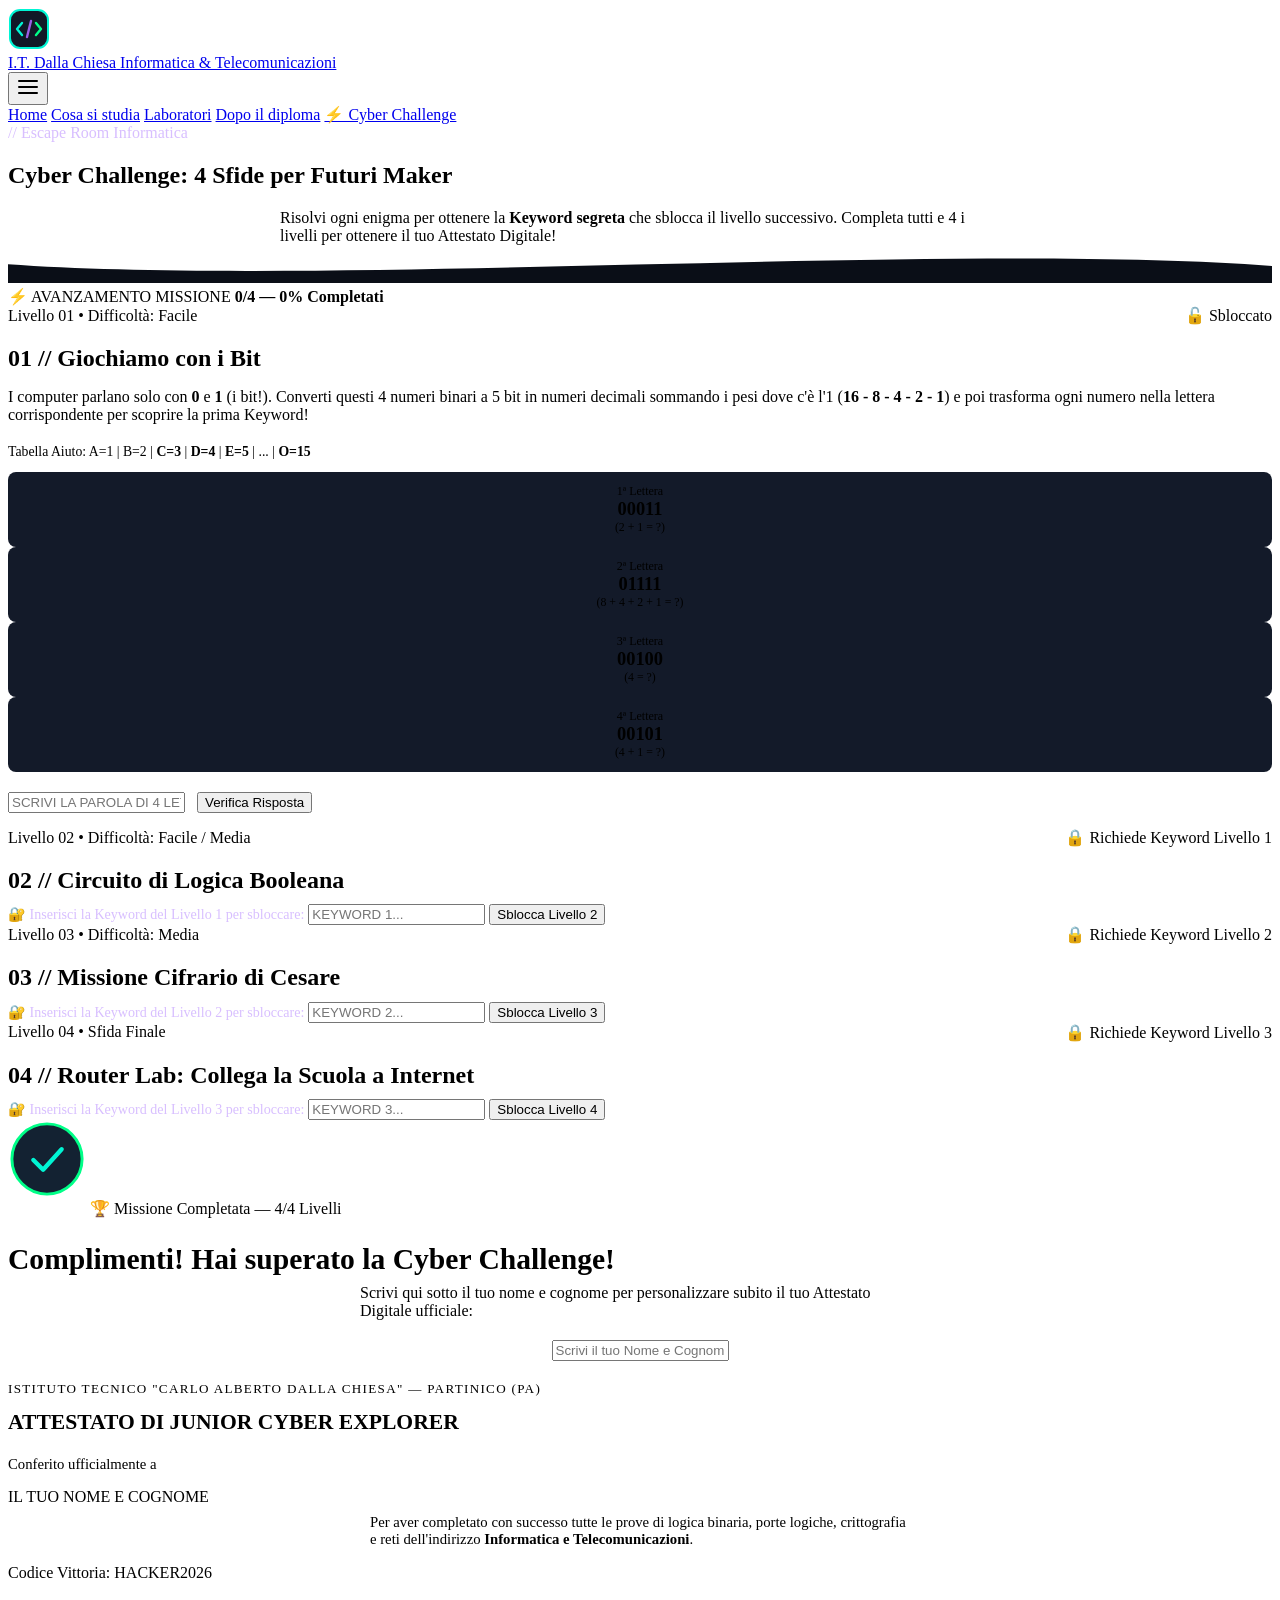
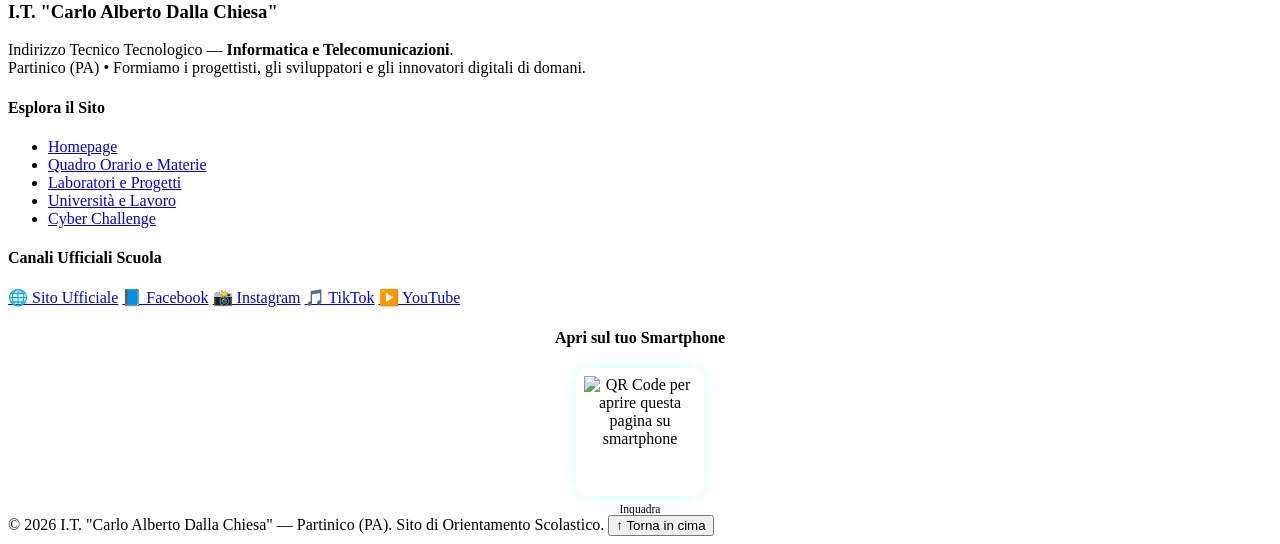
==== challenge.html @ c9282c8b "Add files via upload" ====
<!DOCTYPE html>
<html lang="it">
<head>
  <meta charset="UTF-8">
  <meta name="viewport" content="width=device-width, initial-scale=1.0">
  <title>Cyber Challenge (4 Livelli) | I.T. Dalla Chiesa - Partinico</title>
  <meta name="description" content="Mettiti alla prova con i 4 livelli della Cyber Challenge dell'IT Carlo Alberto Dalla Chiesa di Partinico: binario, porte logiche, cifrario di Cesare e reti.">
  <link rel="preconnect" href="https://fonts.googleapis.com">
  <link rel="preconnect" href="https://fonts.gstatic.com" crossorigin>
  <link href="https://fonts.googleapis.com/css2?family=JetBrains+Mono:wght@500;600;700;800&family=Plus+Jakarta+Sans:wght@400;500;600;700&display=swap" rel="stylesheet">
  <link rel="stylesheet" href="css/style.css">
</head>
<body>

  <!-- NAVBAR STICKY CONDIVISA -->
  <header class="navbar">
    <div class="container nav-container">
      <a href="index.html" class="nav-brand" aria-label="Homepage IT Dalla Chiesa Partinico">
        <svg width="42" height="42" viewBox="0 0 42 42" fill="none" xmlns="http://www.w3.org/2000/svg" aria-hidden="true">
          <rect x="2" y="2" width="38" height="38" rx="10" fill="#111927" stroke="#00f5d4" stroke-width="2"/>
          <path d="M14 15L9 21L14 27" stroke="#00f5d4" stroke-width="2.4" stroke-linecap="round" stroke-linejoin="round"/>
          <path d="M28 15L33 21L28 27" stroke="#00ff88" stroke-width="2.4" stroke-linecap="round" stroke-linejoin="round"/>
          <path d="M23 13L19 29" stroke="#9b5de5" stroke-width="2.4" stroke-linecap="round"/>
        </svg>
        <div class="nav-brand-text">
          <span class="nav-brand-title">I.T. Dalla Chiesa</span>
          <span class="nav-brand-sub">Informatica &amp; Telecomunicazioni</span>
        </div>
      </a>

      <button class="nav-toggle" id="navToggle" aria-label="Apri menu di navigazione" aria-expanded="false">
        <svg width="24" height="24" viewBox="0 0 24 24" fill="none" stroke="currentColor" stroke-width="2">
          <path d="M3 6h18M3 12h18M3 18h18" stroke-linecap="round"/>
        </svg>
      </button>

      <nav class="nav-links" id="navLinks" aria-label="Menu principale">
        <a href="index.html" class="nav-link">Home</a>
        <a href="cosa-si-studia.html" class="nav-link">Cosa si studia</a>
        <a href="laboratori.html" class="nav-link">Laboratori</a>
        <a href="dopo-il-diploma.html" class="nav-link">Dopo il diploma</a>
        <a href="challenge.html" class="nav-link nav-link-challenge active">⚡ Cyber Challenge</a>
      </nav>
    </div>
  </header>

  <main>
    <!-- BANNER INTESTAZIONE DINAMICO -->
    <section class="page-banner">
      <div class="dynamic-bg" aria-hidden="true">
        <div class="cyber-grid"></div>
        <div class="glow-orb orb-purple"></div>
        <div class="glow-orb orb-green"></div>
      </div>

      <div class="container page-banner-content">
        <span class="section-badge" style="color:#d8bfff;background:var(--neon-purple-dim);border-color:rgba(155,93,229,0.45);">// Escape Room Informatica</span>
        <h1 class="section-title">Cyber Challenge: <span class="gradient-text">4 Sfide per Futuri Maker</span></h1>
        <p class="section-subtitle" style="max-width:720px;margin:0 auto;">
          Risolvi ogni enigma per ottenere la <strong>Keyword segreta</strong> che sblocca il livello successivo. Completa tutti e 4 i livelli per ottenere il tuo Attestato Digitale!
        </p>
      </div>

      <svg class="banner-wave" viewBox="0 0 1440 44" preserveAspectRatio="none" aria-hidden="true">
        <path d="M0,22 C360,48 1080,-4 1440,24 L1440,44 L0,44 Z" fill="#0a0e17"/>
      </svg>
    </section>

    <section class="section">
      <div class="container">
        <!-- CONSOLE DI PROGRESSO -->
        <div class="progress-console">
          <div class="progress-top">
            <span style="color:var(--neon-cyan);">⚡ AVANZAMENTO MISSIONE</span>
            <strong id="challengeProgressText" style="color:var(--neon-green);">0/4 — 0% Completati</strong>
          </div>
          <div class="progress-track">
            <div class="progress-bar-fill" id="challengeProgressBar"></div>
          </div>
        </div>

        <!-- ================================================================
             LIVELLO 1 (FACILE): GIOCHIAMO CON I BIT
             ================================================================ -->
        <article class="challenge-level unlocked" id="level1Card">
          <div style="display:flex;justify-content:space-between;align-items:center;flex-wrap:wrap;gap:0.75rem;margin-bottom:1rem;">
            <span class="section-badge" style="margin-bottom:0;">Livello 01 • Difficoltà: Facile</span>
            <span class="lab-badge">🔓 Sbloccato</span>
          </div>

          <h2 style="font-size:1.5rem;margin-bottom:0.65rem;">01 // Giochiamo con i Bit</h2>
          <p style="color:var(--text-secondary);margin-bottom:1.25rem;">
            I computer parlano solo con <strong>0</strong> e <strong>1</strong> (i bit!). Converti questi 4 numeri binari a 5 bit in numeri decimali sommando i pesi dove c'è l'1 (<strong>16 - 8 - 4 - 2 - 1</strong>) e poi trasforma ogni numero nella lettera corrispondente per scoprire la prima Keyword!
          </p>

          <div class="demo-widget" style="margin-bottom:1.25rem;">
            <p style="font-family:var(--font-mono);font-size:0.86rem;color:var(--neon-cyan);margin-bottom:0.75rem;">
              Tabella Aiuto: A=1 | B=2 | <strong>C=3</strong> | <strong>D=4</strong> | <strong>E=5</strong> | ... | <strong>O=15</strong>
            </p>
            <div class="grid-4" style="gap:0.75rem;text-align:center;">
              <div style="background:#131a29;padding:0.75rem;border-radius:8px;border:1px solid var(--border-subtle);">
                <span style="font-size:0.75rem;color:var(--text-muted);display:block;">1ª Lettera</span>
                <strong class="mono" style="font-size:1.15rem;color:var(--neon-green);">00011</strong>
                <span style="font-size:0.74rem;color:var(--text-secondary);display:block;">(2 + 1 = ?)</span>
              </div>
              <div style="background:#131a29;padding:0.75rem;border-radius:8px;border:1px solid var(--border-subtle);">
                <span style="font-size:0.75rem;color:var(--text-muted);display:block;">2ª Lettera</span>
                <strong class="mono" style="font-size:1.15rem;color:var(--neon-green);">01111</strong>
                <span style="font-size:0.74rem;color:var(--text-secondary);display:block;">(8 + 4 + 2 + 1 = ?)</span>
              </div>
              <div style="background:#131a29;padding:0.75rem;border-radius:8px;border:1px solid var(--border-subtle);">
                <span style="font-size:0.75rem;color:var(--text-muted);display:block;">3ª Lettera</span>
                <strong class="mono" style="font-size:1.15rem;color:var(--neon-green);">00100</strong>
                <span style="font-size:0.74rem;color:var(--text-secondary);display:block;">(4 = ?)</span>
              </div>
              <div style="background:#131a29;padding:0.75rem;border-radius:8px;border:1px solid var(--border-subtle);">
                <span style="font-size:0.75rem;color:var(--text-muted);display:block;">4ª Lettera</span>
                <strong class="mono" style="font-size:1.15rem;color:var(--neon-green);">00101</strong>
                <span style="font-size:0.74rem;color:var(--text-secondary);display:block;">(4 + 1 = ?)</span>
              </div>
            </div>
          </div>

          <div style="display:flex;flex-wrap:wrap;gap:0.75rem;align-items:center;">
            <input type="text" id="inputLevel1" class="cyber-input" style="max-width:260px;text-transform:uppercase;" placeholder="Scrivi la parola di 4 lettere...">
            <button type="button" id="checkLevel1" class="btn btn-primary btn-sm">Verifica Risposta</button>
          </div>
          <p id="feedbackLevel1" style="margin-top:0.85rem;font-size:0.92rem;"></p>
        </article>

        <!-- ================================================================
             LIVELLO 2 (FACILE/MEDIA): LOGICA BOOLEANA
             ================================================================ -->
        <article class="challenge-level locked" id="level2Card">
          <div style="display:flex;justify-content:space-between;align-items:center;flex-wrap:wrap;gap:0.75rem;margin-bottom:1rem;">
            <span class="section-badge" style="margin-bottom:0;">Livello 02 • Difficoltà: Facile / Media</span>
            <span class="pill">🔒 Richiede Keyword Livello 1</span>
          </div>

          <h2 style="font-size:1.5rem;margin-bottom:0.65rem;">02 // Circuito di Logica Booleana</h2>

          <!-- Box di sblocco -->
          <div class="lock-banner" id="lockBox2">
            <span style="font-family:var(--font-mono);font-size:0.88rem;color:#d8bfff;">🔐 Inserisci la Keyword del Livello 1 per sbloccare:</span>
            <input type="text" id="keyInput2" class="cyber-input" style="max-width:210px;text-transform:uppercase;" placeholder="Keyword 1...">
            <button type="button" id="unlockLevel2" class="btn btn-purple btn-sm">Sblocca Livello 2</button>
            <span id="lockMsg2" style="color:var(--neon-red);font-size:0.84rem;width:100%;"></span>
          </div>

          <!-- Contenuto del Livello 2 (visibile dopo lo sblocco) -->
          <div id="contentLevel2" style="display:none;margin-top:1rem;">
            <p style="color:var(--text-secondary);margin-bottom:1rem;">
              Dentro ogni microchip ci sono milioni di <strong>porte logiche</strong> (AND, OR, NOT). Per accendere il <strong>LED VERDE</strong> di questo circuito deve essere vera la formula:<br>
              <code class="mono" style="color:var(--neon-cyan);font-size:1rem;">(Interruttore A = ON) AND (Interruttore B = OFF) AND (Interruttore C = ON)</code>
            </p>

            <div class="demo-widget">
              <div class="logic-switches">
                <button type="button" class="switch-btn" id="switchA" data-label="Interruttore A">Interruttore A: OFF (0)</button>
                <button type="button" class="switch-btn" id="switchB" data-label="Interruttore B">Interruttore B: OFF (0)</button>
                <button type="button" class="switch-btn" id="switchC" data-label="Interruttore C">Interruttore C: OFF (0)</button>
                <div class="led-indicator" id="logicLed">LED VERDE: SPENTO (0)</div>
              </div>
              <p id="feedbackLevel2" style="margin-top:0.75rem;font-size:0.92rem;">Clicca sugli interruttori per impostare la combinazione giusta.</p>
            </div>
          </div>
        </article>

        <!-- ================================================================
             LIVELLO 3 (MEDIA): MISSIONE CIFRARIO DI CESARE
             ================================================================ -->
        <article class="challenge-level locked" id="level3Card">
          <div style="display:flex;justify-content:space-between;align-items:center;flex-wrap:wrap;gap:0.75rem;margin-bottom:1rem;">
            <span class="section-badge" style="margin-bottom:0;">Livello 03 • Difficoltà: Media</span>
            <span class="pill">🔒 Richiede Keyword Livello 2</span>
          </div>

          <h2 style="font-size:1.5rem;margin-bottom:0.65rem;">03 // Missione Cifrario di Cesare</h2>

          <!-- Box di sblocco -->
          <div class="lock-banner" id="lockBox3">
            <span style="font-family:var(--font-mono);font-size:0.88rem;color:#d8bfff;">🔐 Inserisci la Keyword del Livello 2 per sbloccare:</span>
            <input type="text" id="keyInput3" class="cyber-input" style="max-width:210px;text-transform:uppercase;" placeholder="Keyword 2...">
            <button type="button" id="unlockLevel3" class="btn btn-purple btn-sm">Sblocca Livello 3</button>
            <span id="lockMsg3" style="color:var(--neon-red);font-size:0.84rem;width:100%;"></span>
          </div>

          <!-- Contenuto del Livello 3 -->
          <div id="contentLevel3" style="display:none;margin-top:1rem;">
            <p style="color:var(--text-secondary);margin-bottom:1rem;">
              Abbiamo intercettato un messaggio segreto cifrato con il celebre <strong>Cifrario di Cesare</strong> usando uno spostamento di <strong>3 lettere in avanti (K = 3)</strong>: <strong class="mono" style="color:var(--neon-amber);font-size:1.15rem;">FBDHU</strong>.<br>
              Usa il simulatore del <strong>Disco di Cesare</strong> qui sotto per tornare indietro di 3 posizioni e leggere la parola originale!
            </p>

            <div class="demo-widget" style="margin-bottom:1.1rem;">
              <label for="caesarShift" style="display:block;font-family:var(--font-mono);font-size:0.86rem;color:var(--neon-cyan);margin-bottom:0.5rem;">
                🔄 Ruota il Disco di Cesare (Spostamento K = <strong id="caesarShiftVal">0</strong>)
              </label>
              <input type="range" id="caesarShift" min="0" max="10" value="0" style="width:100%;max-width:340px;accent-color:var(--neon-cyan);">
              <p style="margin-top:0.75rem;font-family:var(--font-mono);">
                Testo decifrato in tempo reale: <strong id="caesarDecodedPreview" style="font-size:1.3rem;color:var(--neon-green);letter-spacing:0.12em;">FBGHU</strong>
              </p>
            </div>

            <div style="display:flex;flex-wrap:wrap;gap:0.75rem;align-items:center;">
              <input type="text" id="inputLevel3" class="cyber-input" style="max-width:260px;text-transform:uppercase;" placeholder="Scrivi la parola decifrata...">
              <button type="button" id="checkLevel3" class="btn btn-primary btn-sm">Verifica Messaggio</button>
            </div>
            <p id="feedbackLevel3" style="margin-top:0.85rem;font-size:0.92rem;"></p>
          </div>
        </article>

        <!-- ================================================================
             LIVELLO 4 (MEDIA): ROUTER LAB (WAN VS LAN)
             ================================================================ -->
        <article class="challenge-level locked" id="level4Card">
          <div style="display:flex;justify-content:space-between;align-items:center;flex-wrap:wrap;gap:0.75rem;margin-bottom:1rem;">
            <span class="section-badge" style="margin-bottom:0;">Livello 04 • Sfida Finale</span>
            <span class="pill">🔒 Richiede Keyword Livello 3</span>
          </div>

          <h2 style="font-size:1.5rem;margin-bottom:0.65rem;">04 // Router Lab: Collega la Scuola a Internet</h2>

          <!-- Box di sblocco -->
          <div class="lock-banner" id="lockBox4">
            <span style="font-family:var(--font-mono);font-size:0.88rem;color:#d8bfff;">🔐 Inserisci la Keyword del Livello 3 per sbloccare:</span>
            <input type="text" id="keyInput4" class="cyber-input" style="max-width:210px;text-transform:uppercase;" placeholder="Keyword 3...">
            <button type="button" id="unlockLevel4" class="btn btn-purple btn-sm">Sblocca Livello 4</button>
            <span id="lockMsg4" style="color:var(--neon-red);font-size:0.84rem;width:100%;"></span>
          </div>

          <!-- Contenuto del Livello 4 -->
          <div id="contentLevel4" style="display:none;margin-top:1rem;">
            <p style="color:var(--text-secondary);margin-bottom:1.1rem;">
              Il laboratorio di Informatica è pronto, ma il cavo in fibra ottica che arriva dal provider Internet esterno è scollegato! Su quale porta del Router devi inserirlo per dare connessione a tutta la rete della scuola?
            </p>

            <div class="demo-widget" style="margin-bottom:1.1rem;">
              <!-- Illustrazione SVG Router -->
              <svg viewBox="0 0 460 110" fill="none" xmlns="http://www.w3.org/2000/svg" style="max-width:460px;margin-bottom:1rem;" aria-label="Schema porte router WAN e LAN">
                <rect x="10" y="20" width="440" height="70" rx="12" fill="#131b2b" stroke="#00f5d4" stroke-width="2"/>
                <rect x="35" y="40" width="85" height="32" rx="6" fill="#0b101b" stroke="#00ff88" stroke-width="2"/>
                <text x="77" y="60" fill="#00ff88" font-family="JetBrains Mono, monospace" font-size="12" font-weight="700" text-anchor="middle">PORTA WAN</text>

                <rect x="155" y="40" width="75" height="32" rx="6" fill="#0b101b" stroke="#9b5de5" stroke-width="1.8"/>
                <text x="192" y="60" fill="#cdd9e5" font-family="JetBrains Mono, monospace" font-size="11" text-anchor="middle">LAN 1</text>

                <rect x="245" y="40" width="75" height="32" rx="6" fill="#0b101b" stroke="#9b5de5" stroke-width="1.8"/>
                <text x="282" y="60" fill="#cdd9e5" font-family="JetBrains Mono, monospace" font-size="11" text-anchor="middle">LAN 2</text>

                <rect x="335" y="40" width="75" height="32" rx="6" fill="#0b101b" stroke="#9b5de5" stroke-width="1.8"/>
                <text x="372" y="60" fill="#cdd9e5" font-family="JetBrains Mono, monospace" font-size="11" text-anchor="middle">LAN 3</text>
              </svg>

              <div style="display:flex;flex-wrap:wrap;gap:0.75rem;align-items:center;">
                <select id="routerPortSelect" class="cyber-select" style="max-width:300px;">
                  <option value="">-- Seleziona la porta del Router --</option>
                  <option value="LAN">Porta LAN (Local Area Network)</option>
                  <option value="WAN">Porta WAN (Wide Area Network)</option>
                </select>
                <button type="button" id="checkLevel4" class="btn btn-primary btn-sm">Collega Cavo &amp; Completa</button>
              </div>
            </div>

            <p id="feedbackLevel4" style="margin-top:0.75rem;font-size:0.92rem;"></p>
          </div>
        </article>

        <!-- ================================================================
             SCHERMATA FINALE DI VITTORIA: ATTESTATO DIGITALE PERSONALIZZABILE
             ================================================================ -->
        <section class="certificate-card" id="finalCertificate" aria-live="polite">
          <!-- Badge SVG di completamento -->
          <svg width="78" height="78" viewBox="0 0 80 80" fill="none" xmlns="http://www.w3.org/2000/svg" style="margin:0 auto 1rem;" aria-hidden="true">
            <circle cx="40" cy="40" r="36" fill="#132232" stroke="#00ff88" stroke-width="3"/>
            <path d="M26 41L36 51L55 30" stroke="#00f5d4" stroke-width="4.5" stroke-linecap="round" stroke-linejoin="round"/>
          </svg>

          <span class="section-badge" style="color:var(--neon-green);background:var(--neon-green-dim);">🏆 Missione Completata — 4/4 Livelli</span>
          <h2 style="font-size:1.85rem;margin-bottom:0.5rem;">Complimenti! Hai superato la Cyber Challenge!</h2>
          <p style="color:var(--text-secondary);max-width:560px;margin:0 auto 1.25rem;">
            Scrivi qui sotto il tuo nome e cognome per personalizzare subito il tuo Attestato Digitale ufficiale:
          </p>

          <input type="text" id="certNameInput" class="cyber-input" style="max-width:360px;text-align:center;margin:0 auto 1.25rem;display:block;" placeholder="Scrivi il tuo Nome e Cognome...">

          <div class="certificate-frame">
            <p style="font-family:var(--font-mono);font-size:0.82rem;color:var(--neon-cyan);letter-spacing:0.1em;text-transform:uppercase;">
              Istituto Tecnico "Carlo Alberto Dalla Chiesa" — Partinico (PA)
            </p>
            <h3 style="font-size:1.35rem;margin-top:0.4rem;">ATTESTATO DI JUNIOR CYBER EXPLORER</h3>
            <p style="color:var(--text-secondary);font-size:0.92rem;margin-top:0.5rem;">Conferito ufficialmente a</p>
            <div class="cert-student-name" id="certNameDisplay">IL TUO NOME E COGNOME</div>
            <p style="color:var(--text-secondary);font-size:0.92rem;max-width:540px;margin:0.5rem auto 1rem;">
              Per aver completato con successo tutte le prove di logica binaria, porte logiche, crittografia e reti dell'indirizzo <strong>Informatica e Telecomunicazioni</strong>.
            </p>
            <span class="pill" style="color:var(--neon-green);border-color:rgba(0,255,136,0.4);">Codice Vittoria: HACKER2026</span>
          </div>
        </section>
      </div>
    </section>
  </main>

  <footer class="site-footer">
    <div class="container">
      <div class="footer-grid" style="grid-template-columns: 1.3fr 0.9fr 1.1fr 0.85fr;">
        <div>
          <h3 class="footer-title">I.T. "Carlo Alberto Dalla Chiesa"</h3>
          <p class="footer-desc">
            Indirizzo Tecnico Tecnologico — <strong>Informatica e Telecomunicazioni</strong>.<br>
            Partinico (PA) • Formiamo i progettisti, gli sviluppatori e gli innovatori digitali di domani.
          </p>
        </div>

        <div>
          <h4 class="footer-title">Esplora il Sito</h4>
          <ul class="footer-links">
            <li><a href="index.html">Homepage</a></li>
            <li><a href="cosa-si-studia.html">Quadro Orario e Materie</a></li>
            <li><a href="laboratori.html">Laboratori e Progetti</a></li>
            <li><a href="dopo-il-diploma.html">Università e Lavoro</a></li>
            
            <li><a href="challenge.html">Cyber Challenge</a></li>
          </ul>
        </div>

        <div>
          <h4 class="footer-title">Canali Ufficiali Scuola</h4>
          <div class="social-links">
            <a href="https://www.itdallachiesa.it/index-2.html" class="social-pill" target="_blank" rel="noopener noreferrer">🌐 Sito Ufficiale</a>
            <a href="https://www.facebook.com/ItCarloAlbertoDallaChiesaPartinico/?locale=it_IT" class="social-pill" target="_blank" rel="noopener noreferrer">📘 Facebook</a>
            <a href="https://www.instagram.com/it.dallachiesa/" class="social-pill" target="_blank" rel="noopener noreferrer">📸 Instagram</a>
            <a href="https://www.tiktok.com/login?redirect_url=https%3A%2F%2Fwww.tiktok.com%2F%40itdallachiesapartinico%2Fvideo%2F7548512214399847702&lang=en&enter_method=mandatory" class="social-pill" target="_blank" rel="noopener noreferrer">🎵 TikTok</a>
            <a href="https://www.youtube.com/channel/UC1bS_AZvCFSDUAT5_xX4-SQ" class="social-pill" target="_blank" rel="noopener noreferrer">▶️ YouTube</a>
          </div>
        </div>

        <div style="text-align:center;">
          <h4 class="footer-title">Apri sul tuo Smartphone</h4>
          <div style="background:#ffffff;padding:8px;border-radius:10px;display:inline-block;border:2px solid var(--neon-cyan);box-shadow:0 0 15px rgba(0,245,212,0.2);">
            <img class="footer-qr-img" src="https://api.qrserver.com/v1/create-qr-code/?size=130x130&margin=2&data=https%3A%2F%2Fwww.itdallachiesa.it%2Findex-2.html" alt="QR Code per aprire questa pagina su smartphone" width="112" height="112" style="display:block;">
          </div>
          <span style="display:block;font-family:var(--font-mono);font-size:0.72rem;color:var(--neon-cyan);margin-top:0.45rem;">Inquadra</span>
        </div>
      </div>

      <div class="footer-bottom">
        <span>© 2026 I.T. "Carlo Alberto Dalla Chiesa" — Partinico (PA). Sito di Orientamento Scolastico.</span>
        <button class="back-to-top" id="backToTop" aria-label="Torna in cima alla pagina">
          <span>↑ Torna in cima</span>
        </button>
      </div>
    </div>
  </footer>

  <script src="javascript/script.js"></script>
</body>
</html>
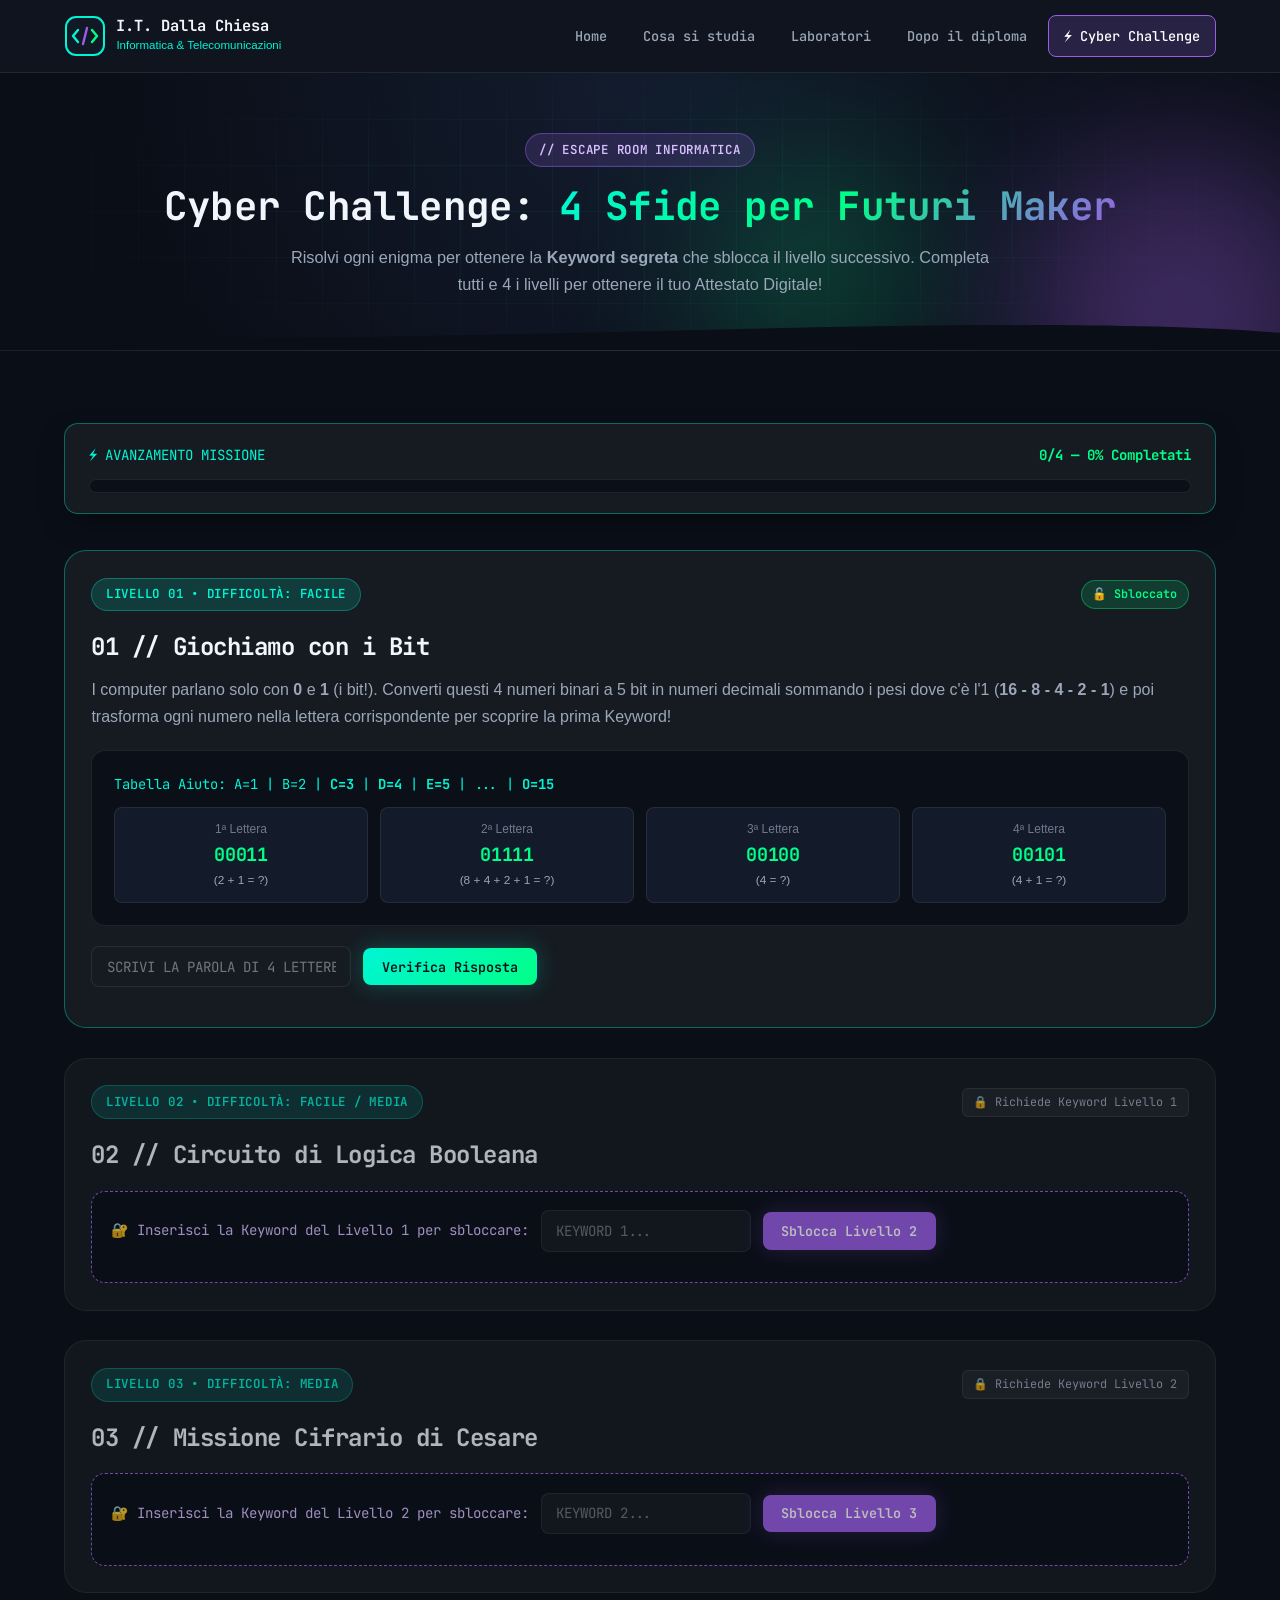
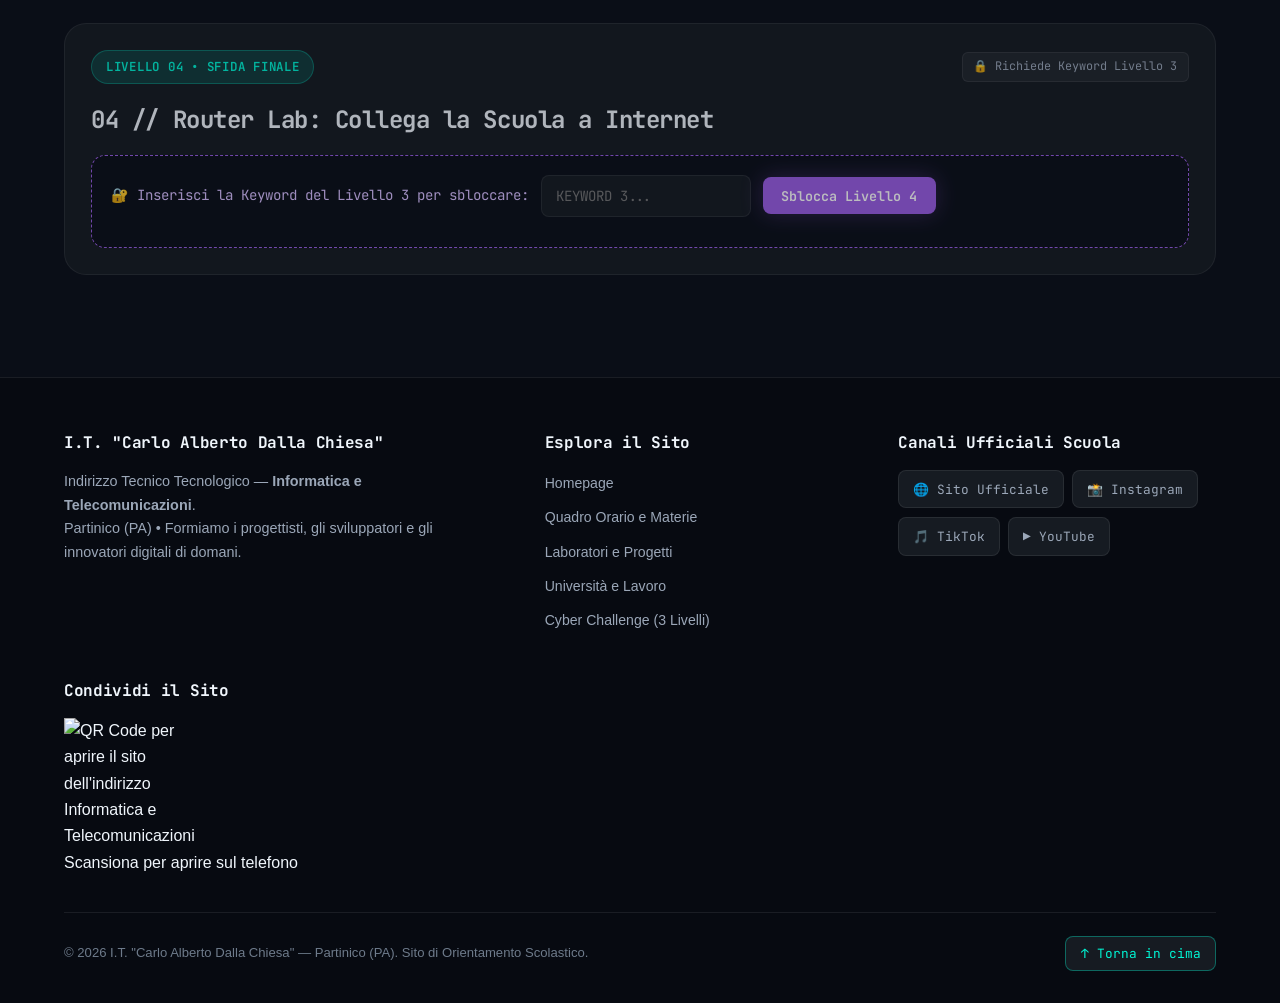
==== commit 1545292a: "Update challenge.html" ====
--- a/challenge.html
+++ b/challenge.html
@@ -301,9 +301,10 @@
     </section>
   </main>
 
+  <!-- FOOTER CONDIVISO CON QR CODE -->
   <footer class="site-footer">
     <div class="container">
-      <div class="footer-grid" style="grid-template-columns: 1.3fr 0.9fr 1.1fr 0.85fr;">
+      <div class="footer-grid footer-grid-qr">
         <div>
           <h3 class="footer-title">I.T. "Carlo Alberto Dalla Chiesa"</h3>
           <p class="footer-desc">
@@ -319,28 +320,32 @@
             <li><a href="cosa-si-studia.html">Quadro Orario e Materie</a></li>
             <li><a href="laboratori.html">Laboratori e Progetti</a></li>
             <li><a href="dopo-il-diploma.html">Università e Lavoro</a></li>
-            
-            <li><a href="challenge.html">Cyber Challenge</a></li>
+            <li><a href="challenge.html">Cyber Challenge (3 Livelli)</a></li>
           </ul>
         </div>
 
         <div>
           <h4 class="footer-title">Canali Ufficiali Scuola</h4>
           <div class="social-links">
-            <a href="https://www.itdallachiesa.it/index-2.html" class="social-pill" target="_blank" rel="noopener noreferrer">🌐 Sito Ufficiale</a>
-            <a href="https://www.facebook.com/ItCarloAlbertoDallaChiesaPartinico/?locale=it_IT" class="social-pill" target="_blank" rel="noopener noreferrer">📘 Facebook</a>
-            <a href="https://www.instagram.com/it.dallachiesa/" class="social-pill" target="_blank" rel="noopener noreferrer">📸 Instagram</a>
-            <a href="https://www.tiktok.com/login?redirect_url=https%3A%2F%2Fwww.tiktok.com%2F%40itdallachiesapartinico%2Fvideo%2F7548512214399847702&lang=en&enter_method=mandatory" class="social-pill" target="_blank" rel="noopener noreferrer">🎵 TikTok</a>
-            <a href="https://www.youtube.com/channel/UC1bS_AZvCFSDUAT5_xX4-SQ" class="social-pill" target="_blank" rel="noopener noreferrer">▶️ YouTube</a>
-          </div>
-        </div>
-
-        <div style="text-align:center;">
-          <h4 class="footer-title">Apri sul tuo Smartphone</h4>
-          <div style="background:#ffffff;padding:8px;border-radius:10px;display:inline-block;border:2px solid var(--neon-cyan);box-shadow:0 0 15px rgba(0,245,212,0.2);">
-            <img class="footer-qr-img" src="https://api.qrserver.com/v1/create-qr-code/?size=130x130&margin=2&data=https%3A%2F%2Fwww.itdallachiesa.it%2Findex-2.html" alt="QR Code per aprire questa pagina su smartphone" width="112" height="112" style="display:block;">
-          </div>
-          <span style="display:block;font-family:var(--font-mono);font-size:0.72rem;color:var(--neon-cyan);margin-top:0.45rem;">Inquadra</span>
+            <a href="#" class="social-pill" target="_blank" rel="noopener noreferrer">🌐 Sito Ufficiale</a>
+            <a href="#" class="social-pill" target="_blank" rel="noopener noreferrer">📸 Instagram</a>
+            <a href="#" class="social-pill" target="_blank" rel="noopener noreferrer">🎵 TikTok</a>
+            <a href="#" class="social-pill" target="_blank" rel="noopener noreferrer">▶️ YouTube</a>
+          </div>
+        </div>
+
+        <div class="footer-qr-box">
+          <h4 class="footer-title">Condividi il Sito</h4>
+          <a href="https://federicoconcone-itcadc.github.io/itdcinformatica/index.html" target="_blank" rel="noopener noreferrer" class="qr-card" aria-label="Apri il sito tramite QR Code">
+            <img
+              src="https://api.qrserver.com/v1/create-qr-code/?size=160x160&margin=6&data=https%3A%2F%2Ffedericoconcone-itcadc.github.io%2Fitdcinformatica%2Findex.html"
+              alt="QR Code per aprire il sito dell'indirizzo Informatica e Telecomunicazioni IT Dalla Chiesa"
+              width="132"
+              height="132"
+              loading="lazy"
+            >
+            <span>Scansiona per aprire sul telefono</span>
+          </a>
         </div>
       </div>
 
@@ -355,4 +360,4 @@
 
   <script src="javascript/script.js"></script>
 </body>
-</html>+</html>
--- a/css/style.css
+++ b/css/style.css
@@ -0,0 +1,1606 @@
+/* ==========================================================================
+   DESIGN SYSTEM & VARIABILI GLOBALI
+   I.T. "Carlo Alberto Dalla Chiesa" - Partinico (PA)
+   Indirizzo: Informatica e Telecomunicazioni
+   ========================================================================== */
+
+:root {
+  /* Palette Colori Dark Mode Cyber */
+  --bg-primary: #0a0e17;
+  --bg-secondary: #111622;
+  --bg-card: #161b22;
+  --bg-card-hover: #1d2430;
+  --bg-glass: rgba(16, 22, 34, 0.88);
+
+  /* Accenti Neon Bilanciati */
+  --neon-cyan: #00f5d4;
+  --neon-cyan-dim: rgba(0, 245, 212, 0.15);
+  --neon-green: #00ff88;
+  --neon-green-dim: rgba(0, 255, 136, 0.15);
+  --neon-purple: #9b5de5;
+  --neon-purple-dim: rgba(155, 93, 229, 0.18);
+  --neon-amber: #ffbe0b;
+  --neon-red: #ff4d6d;
+
+  /* Testi */
+  --text-primary: #f0f6fc;
+  --text-secondary: #9ba7b8;
+  --text-muted: #6e7b8b;
+
+  /* Bordi e Ombre */
+  --border-subtle: rgba(255, 255, 255, 0.08);
+  --border-neon: rgba(0, 245, 212, 0.35);
+  --shadow-card: 0 10px 30px -10px rgba(0, 0, 0, 0.6);
+  --shadow-glow-cyan: 0 0 22px rgba(0, 245, 212, 0.25);
+  --shadow-glow-green: 0 0 22px rgba(0, 255, 136, 0.25);
+  --shadow-glow-purple: 0 0 22px rgba(155, 93, 229, 0.28);
+
+  /* Tipografia */
+  --font-sans: 'Plus Jakarta Sans', -apple-system, BlinkMacSystemFont, sans-serif;
+  --font-mono: 'JetBrains Mono', monospace;
+
+  /* Spaziature e Raggi */
+  --radius-sm: 8px;
+  --radius-md: 14px;
+  --radius-lg: 22px;
+  --container-max: 1200px;
+  --transition: all 0.28s cubic-bezier(0.25, 0.8, 0.25, 1);
+}
+
+/* ==========================================================================
+   RESET E BASE ANTI-OVERFLOW
+   ========================================================================== */
+*, *::before, *::after {
+  box-sizing: border-box;
+  margin: 0;
+  padding: 0;
+}
+
+html {
+  scroll-behavior: smooth;
+  font-size: 16px;
+  width: 100%;
+  max-width: 100vw;
+  overflow-x: hidden;
+}
+
+body {
+  font-family: var(--font-sans);
+  background-color: var(--bg-primary);
+  color: var(--text-primary);
+  line-height: 1.65;
+  width: 100%;
+  max-width: 100vw;
+  overflow-x: hidden;
+  min-height: 100vh;
+  display: flex;
+  flex-direction: column;
+}
+
+main, section, header, footer {
+  width: 100%;
+  max-width: 100%;
+}
+
+main {
+  flex: 1;
+}
+
+a {
+  color: inherit;
+  text-decoration: none;
+  transition: var(--transition);
+}
+
+ul {
+  list-style: none;
+}
+
+img, svg {
+  display: block;
+  max-width: 100%;
+  height: auto;
+}
+
+button, input, select {
+  font-family: inherit;
+  max-width: 100%;
+}
+
+.container {
+  width: 100%;
+  max-width: var(--container-max);
+  margin: 0 auto;
+  padding: 0 1.5rem;
+}
+
+.section {
+  padding: 4.5rem 0;
+}
+
+.section-alt {
+  background-color: var(--bg-secondary);
+  border-top: 1px solid var(--border-subtle);
+  border-bottom: 1px solid var(--border-subtle);
+}
+
+/* Tipografia Titoli */
+h1, h2, h3, h4, .mono {
+  font-family: var(--font-mono);
+  letter-spacing: -0.02em;
+  overflow-wrap: break-word;
+  word-wrap: break-word;
+}
+
+.section-header {
+  text-align: center;
+  max-width: 740px;
+  margin: 0 auto 3.2rem;
+}
+
+.section-badge {
+  display: inline-flex;
+  align-items: center;
+  gap: 0.45rem;
+  font-family: var(--font-mono);
+  font-size: 0.78rem;
+  font-weight: 600;
+  text-transform: uppercase;
+  letter-spacing: 0.06em;
+  color: var(--neon-cyan);
+  background: var(--neon-cyan-dim);
+  border: 1px solid rgba(0, 245, 212, 0.3);
+  padding: 0.35rem 0.85rem;
+  border-radius: 999px;
+  margin-bottom: 1rem;
+  max-width: 100%;
+}
+
+.section-title {
+  font-size: clamp(1.6rem, 3.5vw, 2.45rem);
+  font-weight: 700;
+  margin-bottom: 0.85rem;
+  line-height: 1.22;
+}
+
+.section-subtitle {
+  color: var(--text-secondary);
+  font-size: 1.02rem;
+}
+
+.gradient-text {
+  background: linear-gradient(135deg, var(--neon-cyan) 0%, var(--neon-green) 50%, var(--neon-purple) 100%);
+  -webkit-background-clip: text;
+  -webkit-text-fill-color: transparent;
+  background-clip: text;
+}
+
+/* ==========================================================================
+   BOTTONI
+   ========================================================================== */
+.btn {
+  display: inline-flex;
+  align-items: center;
+  justify-content: center;
+  gap: 0.6rem;
+  padding: 0.85rem 1.5rem;
+  border-radius: var(--radius-sm);
+  font-family: var(--font-mono);
+  font-weight: 600;
+  font-size: 0.9rem;
+  cursor: pointer;
+  border: 1px solid transparent;
+  transition: var(--transition);
+  text-align: center;
+}
+
+.btn-primary {
+  background: linear-gradient(135deg, var(--neon-cyan), var(--neon-green));
+  color: #061018;
+  box-shadow: var(--shadow-glow-cyan);
+}
+
+.btn-primary:hover {
+  transform: translateY(-2px);
+  box-shadow: 0 0 30px rgba(0, 245, 212, 0.45);
+}
+
+.btn-secondary {
+  background: rgba(22, 27, 34, 0.9);
+  color: var(--text-primary);
+  border-color: var(--border-neon);
+}
+
+.btn-secondary:hover {
+  background: var(--neon-cyan-dim);
+  border-color: var(--neon-cyan);
+  transform: translateY(-2px);
+}
+
+.btn-purple {
+  background: var(--neon-purple);
+  color: #ffffff;
+  box-shadow: var(--shadow-glow-purple);
+}
+
+.btn-purple:hover {
+  background: #ad74f0;
+  transform: translateY(-2px);
+}
+
+.btn-sm {
+  padding: 0.55rem 1.1rem;
+  font-size: 0.84rem;
+}
+
+/* ==========================================================================
+   NAVBAR STICKY
+   ========================================================================== */
+.navbar {
+  position: sticky;
+  top: 0;
+  z-index: 1000;
+  background: var(--bg-glass);
+  backdrop-filter: blur(14px);
+  -webkit-backdrop-filter: blur(14px);
+  border-bottom: 1px solid var(--border-subtle);
+}
+
+.nav-container {
+  display: flex;
+  align-items: center;
+  justify-content: space-between;
+  height: 72px;
+  gap: 0.75rem;
+}
+
+.nav-brand {
+  display: flex;
+  align-items: center;
+  gap: 0.65rem;
+  min-width: 0;
+}
+
+.nav-brand svg {
+  flex-shrink: 0;
+}
+
+.nav-brand-text {
+  display: flex;
+  flex-direction: column;
+  min-width: 0;
+}
+
+.nav-brand-title {
+  font-family: var(--font-mono);
+  font-weight: 700;
+  font-size: 0.96rem;
+  color: var(--text-primary);
+  line-height: 1.2;
+  white-space: nowrap;
+}
+
+.nav-brand-sub {
+  font-size: 0.72rem;
+  color: var(--neon-cyan);
+  font-weight: 500;
+  white-space: nowrap;
+  overflow: hidden;
+  text-overflow: ellipsis;
+}
+
+.nav-links {
+  display: flex;
+  align-items: center;
+  gap: 0.35rem;
+}
+
+.nav-link {
+  font-family: var(--font-mono);
+  font-size: 0.85rem;
+  font-weight: 500;
+  color: var(--text-secondary);
+  padding: 0.55rem 0.95rem;
+  border-radius: var(--radius-sm);
+  position: relative;
+}
+
+.nav-link:hover {
+  color: var(--text-primary);
+  background: rgba(255, 255, 255, 0.04);
+}
+
+.nav-link.active {
+  color: var(--neon-cyan);
+  background: var(--neon-cyan-dim);
+  border: 1px solid rgba(0, 245, 212, 0.25);
+}
+
+.nav-link-challenge {
+  border: 1px solid rgba(155, 93, 229, 0.45);
+  color: #d6b8ff;
+}
+
+.nav-link-challenge.active,
+.nav-link-challenge:hover {
+  background: var(--neon-purple-dim);
+  color: #ffffff;
+  border-color: var(--neon-purple);
+}
+
+.nav-toggle {
+  display: none;
+  flex-shrink: 0;
+  background: transparent;
+  border: 1px solid var(--border-subtle);
+  color: var(--text-primary);
+  padding: 0.5rem;
+  border-radius: var(--radius-sm);
+  cursor: pointer;
+}
+
+/* ==========================================================================
+   HERO & BANNER DINAMICI
+   ========================================================================== */
+.hero-banner,
+.page-banner {
+  position: relative;
+  overflow: hidden;
+  border-bottom: 1px solid var(--border-subtle);
+  background: radial-gradient(circle at 50% 0%, #131c2e 0%, var(--bg-primary) 75%);
+}
+
+.hero-banner {
+  padding: 4.5rem 0 4.5rem;
+}
+
+.page-banner {
+  padding: 3.75rem 0 3.25rem;
+  text-align: center;
+}
+
+.dynamic-bg {
+  position: absolute;
+  inset: 0;
+  pointer-events: none;
+  overflow: hidden;
+  z-index: 0;
+}
+
+.cyber-grid {
+  position: absolute;
+  inset: 0;
+  background-image:
+    linear-gradient(to right, rgba(0, 245, 212, 0.05) 1px, transparent 1px),
+    linear-gradient(to bottom, rgba(0, 245, 212, 0.05) 1px, transparent 1px);
+  background-size: 46px 46px;
+  mask-image: radial-gradient(ellipse at center, black 35%, transparent 80%);
+  -webkit-mask-image: radial-gradient(ellipse at center, black 35%, transparent 80%);
+  animation: gridPan 24s linear infinite;
+}
+
+@keyframes gridPan {
+  0% { background-position: 0 0; }
+  100% { background-position: 46px 46px; }
+}
+
+.glow-orb {
+  position: absolute;
+  border-radius: 50%;
+  filter: blur(75px);
+  opacity: 0.35;
+  animation: floatOrb 14s ease-in-out infinite alternate;
+}
+
+.orb-cyan {
+  width: 300px;
+  height: 300px;
+  background: var(--neon-cyan);
+  top: -90px;
+  left: -60px;
+}
+
+.orb-purple {
+  width: 320px;
+  height: 320px;
+  background: var(--neon-purple);
+  bottom: -120px;
+  right: -60px;
+  animation-delay: -5s;
+}
+
+.orb-green {
+  width: 220px;
+  height: 220px;
+  background: var(--neon-green);
+  top: 30%;
+  left: 55%;
+  opacity: 0.2;
+  animation-delay: -9s;
+}
+
+@keyframes floatOrb {
+  0% { transform: translate(0, 0) scale(1); }
+  50% { transform: translate(24px, -18px) scale(1.06); }
+  100% { transform: translate(-18px, 20px) scale(0.95); }
+}
+
+.banner-wave {
+  position: absolute;
+  bottom: -1px;
+  left: 0;
+  width: 100%;
+  height: 40px;
+  z-index: 1;
+  pointer-events: none;
+}
+
+.hero-content,
+.page-banner-content {
+  position: relative;
+  z-index: 2;
+}
+
+.hero-grid {
+  display: grid;
+  grid-template-columns: 1.15fr 0.85fr;
+  gap: 2.5rem;
+  align-items: center;
+}
+
+/* Impedisce alle colonne Grid di superare la larghezza dello schermo */
+.hero-grid > *,
+.lab-split > *,
+.grid-4 > *,
+.grid-3 > *,
+.grid-2 > * {
+  min-width: 0;
+  max-width: 100%;
+}
+
+.hero-eyebrow {
+  display: inline-flex;
+  align-items: center;
+  gap: 0.5rem;
+  font-family: var(--font-mono);
+  font-size: 0.78rem;
+  color: var(--neon-green);
+  background: var(--neon-green-dim);
+  border: 1px solid rgba(0, 255, 136, 0.3);
+  padding: 0.38rem 0.85rem;
+  border-radius: 999px;
+  margin-bottom: 1.2rem;
+  max-width: 100%;
+}
+
+.pulse-dot {
+  flex-shrink: 0;
+  width: 8px;
+  height: 8px;
+  background: var(--neon-green);
+  border-radius: 50%;
+  box-shadow: 0 0 10px var(--neon-green);
+  animation: pulseDot 1.6s infinite;
+}
+
+@keyframes pulseDot {
+  0%, 100% { opacity: 1; transform: scale(1); }
+  50% { opacity: 0.4; transform: scale(1.35); }
+}
+
+.hero-title {
+  font-size: clamp(1.75rem, 4vw, 3.05rem);
+  font-weight: 800;
+  line-height: 1.2;
+  margin-bottom: 1.2rem;
+  min-height: 3.6em;
+}
+
+.typewriter-cursor {
+  display: inline-block;
+  width: 3px;
+  height: 1em;
+  background-color: var(--neon-cyan);
+  margin-left: 4px;
+  vertical-align: -0.12em;
+  animation: blinkCursor 0.85s step-end infinite;
+}
+
+@keyframes blinkCursor {
+  50% { opacity: 0; }
+}
+
+.hero-subtitle {
+  font-size: 1.05rem;
+  color: var(--text-secondary);
+  margin-bottom: 1.85rem;
+  max-width: 600px;
+}
+
+.hero-actions {
+  display: flex;
+  flex-wrap: wrap;
+  gap: 0.9rem;
+  margin-bottom: 2rem;
+}
+
+.hero-stats {
+  display: flex;
+  flex-wrap: wrap;
+  gap: 1.5rem 2rem;
+  padding-top: 1.4rem;
+  border-top: 1px solid var(--border-subtle);
+}
+
+.stat-item strong {
+  display: block;
+  font-family: var(--font-mono);
+  font-size: 1.35rem;
+  color: var(--neon-cyan);
+}
+
+.stat-item span {
+  font-size: 0.84rem;
+  color: var(--text-secondary);
+}
+
+/* Finestra Terminale / Visual Hero */
+.hero-visual-card {
+  width: 100%;
+  max-width: 100%;
+  background: rgba(16, 22, 34, 0.92);
+  border: 1px solid var(--border-neon);
+  border-radius: var(--radius-lg);
+  padding: 1.25rem;
+  box-shadow: var(--shadow-card), var(--shadow-glow-cyan);
+  position: relative;
+  overflow: hidden;
+}
+
+.terminal-header {
+  display: flex;
+  align-items: center;
+  justify-content: space-between;
+  gap: 0.5rem;
+  padding-bottom: 0.8rem;
+  margin-bottom: 0.9rem;
+  border-bottom: 1px solid var(--border-subtle);
+}
+
+.terminal-dots {
+  display: flex;
+  gap: 0.4rem;
+  flex-shrink: 0;
+}
+
+.terminal-dots span {
+  width: 10px;
+  height: 10px;
+  border-radius: 50%;
+}
+
+.terminal-dots span:nth-child(1) { background: #ff5f56; }
+.terminal-dots span:nth-child(2) { background: #ffbd2e; }
+.terminal-dots span:nth-child(3) { background: #27c93f; }
+
+.terminal-title {
+  font-family: var(--font-mono);
+  font-size: 0.74rem;
+  color: var(--text-muted);
+  overflow: hidden;
+  text-overflow: ellipsis;
+  white-space: nowrap;
+}
+
+.code-snippet {
+  display: block;
+  width: 100%;
+  max-width: 100%;
+  font-family: var(--font-mono);
+  font-size: 0.82rem;
+  line-height: 1.65;
+  color: #cdd9e5;
+  background: #0b0f18;
+  padding: 0.95rem;
+  border-radius: var(--radius-md);
+  border: 1px solid var(--border-subtle);
+  margin-top: 0.95rem;
+  overflow-x: auto;
+  -webkit-overflow-scrolling: touch;
+}
+
+.code-kw { color: var(--neon-purple); }
+.code-fn { color: var(--neon-cyan); }
+.code-str { color: var(--neon-green); }
+.code-cm { color: var(--text-muted); font-style: italic; }
+
+/* ==========================================================================
+   CARD & GRIGLIE RIUTILIZZABILI
+   ========================================================================== */
+.grid-4 {
+  display: grid;
+  grid-template-columns: repeat(4, minmax(0, 1fr));
+  gap: 1.5rem;
+}
+
+.grid-3 {
+  display: grid;
+  grid-template-columns: repeat(3, minmax(0, 1fr));
+  gap: 1.65rem;
+}
+
+.grid-2 {
+  display: grid;
+  grid-template-columns: repeat(2, minmax(0, 1fr));
+  gap: 1.75rem;
+}
+
+.card {
+  width: 100%;
+  max-width: 100%;
+  background: var(--bg-card);
+  border: 1px solid var(--border-subtle);
+  border-radius: var(--radius-md);
+  padding: 1.65rem;
+  box-shadow: var(--shadow-card);
+  transition: var(--transition);
+  position: relative;
+  overflow: hidden;
+}
+
+.card:hover {
+  background: var(--bg-card-hover);
+  border-color: var(--border-neon);
+  transform: translateY(-5px);
+}
+
+.card-icon {
+  width: 52px;
+  height: 52px;
+  border-radius: var(--radius-sm);
+  display: flex;
+  align-items: center;
+  justify-content: center;
+  margin-bottom: 1.15rem;
+  background: var(--neon-cyan-dim);
+  border: 1px solid rgba(0, 245, 212, 0.25);
+  color: var(--neon-cyan);
+}
+
+.card-icon.green {
+  background: var(--neon-green-dim);
+  border-color: rgba(0, 255, 136, 0.25);
+  color: var(--neon-green);
+}
+
+.card-icon.purple {
+  background: var(--neon-purple-dim);
+  border-color: rgba(155, 93, 229, 0.3);
+  color: var(--neon-purple);
+}
+
+.card h3 {
+  font-size: 1.15rem;
+  margin-bottom: 0.6rem;
+  color: var(--text-primary);
+}
+
+.card p {
+  color: var(--text-secondary);
+  font-size: 0.94rem;
+}
+
+.pill-list {
+  display: flex;
+  flex-wrap: wrap;
+  gap: 0.45rem;
+  margin-top: 1.1rem;
+}
+
+.pill {
+  font-family: var(--font-mono);
+  font-size: 0.74rem;
+  padding: 0.25rem 0.65rem;
+  border-radius: 6px;
+  background: rgba(255, 255, 255, 0.05);
+  color: var(--text-secondary);
+  border: 1px solid var(--border-subtle);
+}
+
+/* ==========================================================================
+   SEGNAPOSTO FOTO REALI SCUOLA / LABORATORI / PROGETTI
+   ========================================================================== */
+.photo-placeholder {
+  width: 100%;
+  min-height: 185px;
+  border: 2px dashed rgba(0, 245, 212, 0.42);
+  border-radius: var(--radius-md);
+  background: repeating-linear-gradient(
+    -45deg,
+    rgba(0, 245, 212, 0.03),
+    rgba(0, 245, 212, 0.03) 12px,
+    rgba(155, 93, 229, 0.03) 12px,
+    rgba(155, 93, 229, 0.03) 24px
+  );
+  display: flex;
+  flex-direction: column;
+  align-items: center;
+  justify-content: center;
+  text-align: center;
+  padding: 1.15rem;
+  color: var(--text-secondary);
+  gap: 0.45rem;
+}
+
+.photo-placeholder svg {
+  color: var(--neon-cyan);
+  opacity: 0.85;
+}
+
+.photo-placeholder strong {
+  font-family: var(--font-mono);
+  font-size: 0.84rem;
+  color: var(--text-primary);
+}
+
+.photo-placeholder span {
+  font-size: 0.75rem;
+  color: var(--neon-cyan);
+  font-family: var(--font-mono);
+}
+
+/* ==========================================================================
+   PAGINA 2: QUADRO ORARIO & MINI-LAB INTERATTIVI
+   ========================================================================== */
+.tabs-bar {
+  display: flex;
+  flex-wrap: wrap;
+  justify-content: center;
+  gap: 0.55rem;
+  margin-bottom: 2rem;
+}
+
+.tab-btn {
+  font-family: var(--font-mono);
+  font-size: 0.85rem;
+  font-weight: 600;
+  padding: 0.62rem 1.05rem;
+  border-radius: var(--radius-sm);
+  background: var(--bg-card);
+  color: var(--text-secondary);
+  border: 1px solid var(--border-subtle);
+  cursor: pointer;
+  transition: var(--transition);
+}
+
+.tab-btn:hover {
+  color: var(--text-primary);
+  border-color: var(--border-neon);
+}
+
+.tab-btn.active {
+  background: var(--neon-cyan);
+  color: #061018;
+  border-color: var(--neon-cyan);
+  box-shadow: var(--shadow-glow-cyan);
+}
+
+.timetable-card {
+  width: 100%;
+  max-width: 100%;
+  background: var(--bg-card);
+  border: 1px solid var(--border-subtle);
+  border-radius: var(--radius-lg);
+  padding: 1.5rem;
+  box-shadow: var(--shadow-card);
+  overflow: hidden;
+}
+
+.timetable-summary {
+  display: flex;
+  flex-wrap: wrap;
+  align-items: center;
+  justify-content: space-between;
+  gap: 1rem;
+  padding-bottom: 1.15rem;
+  margin-bottom: 1.15rem;
+  border-bottom: 1px solid var(--border-subtle);
+}
+
+.lab-badge {
+  display: inline-flex;
+  align-items: center;
+  gap: 0.35rem;
+  font-family: var(--font-mono);
+  font-size: 0.74rem;
+  font-weight: 600;
+  padding: 0.25rem 0.65rem;
+  border-radius: 999px;
+  background: var(--neon-green-dim);
+  color: var(--neon-green);
+  border: 1px solid rgba(0, 255, 136, 0.35);
+}
+
+.table-responsive {
+  width: 100%;
+  max-width: 100%;
+  overflow-x: auto;
+  -webkit-overflow-scrolling: touch;
+}
+
+.schedule-table {
+  width: 100%;
+  border-collapse: collapse;
+  text-align: left;
+}
+
+.schedule-table th,
+.schedule-table td {
+  padding: 0.8rem 0.85rem;
+  border-bottom: 1px solid var(--border-subtle);
+}
+
+.schedule-table th {
+  font-family: var(--font-mono);
+  font-size: 0.8rem;
+  text-transform: uppercase;
+  color: var(--neon-cyan);
+  background: rgba(0, 245, 212, 0.04);
+}
+
+.schedule-table tr:hover td {
+  background: rgba(255, 255, 255, 0.02);
+}
+
+.hours-pill {
+  font-family: var(--font-mono);
+  font-weight: 700;
+  color: var(--text-primary);
+}
+
+/* Box Demo Interattive */
+.interactive-lab-box {
+  width: 100%;
+  max-width: 100%;
+  background: var(--bg-card);
+  border: 1px solid var(--border-neon);
+  border-radius: var(--radius-lg);
+  padding: 1.75rem;
+  margin-bottom: 2.25rem;
+  box-shadow: var(--shadow-card);
+  overflow: hidden;
+}
+
+.lab-split {
+  display: grid;
+  grid-template-columns: minmax(0, 1fr) minmax(0, 1.15fr);
+  gap: 1.75rem;
+  align-items: start;
+}
+
+.demo-widget {
+  width: 100%;
+  max-width: 100%;
+  background: #0b0f18;
+  border: 1px solid var(--border-subtle);
+  border-radius: var(--radius-md);
+  padding: 1.35rem;
+  overflow: hidden;
+}
+
+.control-group {
+  margin-bottom: 1rem;
+}
+
+.control-group label {
+  display: block;
+  font-family: var(--font-mono);
+  font-size: 0.8rem;
+  color: var(--neon-cyan);
+  margin-bottom: 0.4rem;
+}
+
+.cyber-input,
+.cyber-select {
+  width: 100%;
+  padding: 0.68rem 0.9rem;
+  background: var(--bg-card);
+  border: 1px solid var(--border-subtle);
+  border-radius: var(--radius-sm);
+  color: var(--text-primary);
+  font-family: var(--font-mono);
+  font-size: 0.88rem;
+}
+
+.cyber-input:focus,
+.cyber-select:focus {
+  outline: none;
+  border-color: var(--neon-cyan);
+  box-shadow: 0 0 0 3px rgba(0, 245, 212, 0.15);
+}
+
+/* Palco Razzo Programmazione */
+.rocket-stage {
+  height: 185px;
+  background: radial-gradient(circle at center, #152238 0%, #070a10 100%);
+  border: 1px solid var(--border-subtle);
+  border-radius: var(--radius-sm);
+  position: relative;
+  overflow: hidden;
+  display: flex;
+  flex-direction: column;
+  align-items: center;
+  justify-content: center;
+  margin-top: 1rem;
+}
+
+.rocket-actor {
+  transition: transform 0.6s cubic-bezier(0.22, 1, 0.36, 1);
+  display: flex;
+  flex-direction: column;
+  align-items: center;
+}
+
+.rocket-label {
+  font-family: var(--font-mono);
+  font-size: 0.78rem;
+  padding: 0.2rem 0.6rem;
+  border-radius: 6px;
+  background: rgba(0, 0, 0, 0.65);
+  margin-top: 0.4rem;
+  border: 1px solid var(--border-subtle);
+}
+
+/* Barra Password Simulator */
+.strength-meter {
+  height: 10px;
+  background: #1b2230;
+  border-radius: 999px;
+  overflow: hidden;
+  margin: 0.85rem 0;
+}
+
+.strength-fill {
+  height: 100%;
+  width: 0%;
+  background: var(--neon-red);
+  transition: width 0.3s ease, background-color 0.3s ease;
+}
+
+/* ==========================================================================
+   PAGINA 3: LABORATORI & VETRINA PROGETTI + MODALE
+   ========================================================================== */
+.filter-bar {
+  display: flex;
+  flex-wrap: wrap;
+  justify-content: center;
+  gap: 0.65rem;
+  margin-bottom: 2.25rem;
+}
+
+.project-card {
+  display: flex;
+  flex-direction: column;
+  justify-content: space-between;
+}
+
+.project-tag {
+  display: inline-block;
+  font-family: var(--font-mono);
+  font-size: 0.75rem;
+  font-weight: 600;
+  padding: 0.25rem 0.7rem;
+  border-radius: 6px;
+  margin: 1rem 0 0.65rem;
+  background: var(--neon-purple-dim);
+  color: #d8bfff;
+  border: 1px solid rgba(155, 93, 229, 0.35);
+}
+
+.project-tag.pygame {
+  background: var(--neon-cyan-dim);
+  color: var(--neon-cyan);
+  border-color: rgba(0, 245, 212, 0.35);
+}
+
+.project-meta {
+  font-size: 0.82rem;
+  color: var(--text-muted);
+  font-family: var(--font-mono);
+  margin: 0.85rem 0 1.2rem;
+}
+
+/* Modale Progetti */
+.modal-backdrop {
+  position: fixed;
+  inset: 0;
+  background: rgba(5, 8, 15, 0.82);
+  backdrop-filter: blur(8px);
+  display: none;
+  align-items: center;
+  justify-content: center;
+  z-index: 2000;
+  padding: 1rem;
+}
+
+.modal-backdrop.open {
+  display: flex;
+}
+
+.modal-box {
+  background: var(--bg-card);
+  border: 1px solid var(--neon-cyan);
+  border-radius: var(--radius-lg);
+  max-width: 620px;
+  width: 100%;
+  max-height: 90vh;
+  overflow-y: auto;
+  padding: 1.75rem;
+  box-shadow: var(--shadow-card), var(--shadow-glow-cyan);
+  position: relative;
+  animation: modalPop 0.25s ease-out;
+}
+
+@keyframes modalPop {
+  from { opacity: 0; transform: scale(0.94); }
+  to { opacity: 1; transform: scale(1); }
+}
+
+.modal-close {
+  position: absolute;
+  top: 1rem;
+  right: 1rem;
+  background: rgba(255, 255, 255, 0.06);
+  border: 1px solid var(--border-subtle);
+  color: var(--text-primary);
+  width: 36px;
+  height: 36px;
+  border-radius: 50%;
+  cursor: pointer;
+  font-family: var(--font-mono);
+  font-weight: 700;
+}
+
+.modal-close:hover {
+  border-color: var(--neon-cyan);
+  color: var(--neon-cyan);
+}
+
+/* ==========================================================================
+   PAGINA 4: DOPO IL DIPLOMA (Interessi, Bivio, Glossario)
+   ========================================================================== */
+.interest-tags {
+  display: flex;
+  flex-wrap: wrap;
+  justify-content: center;
+  gap: 0.6rem;
+  margin-bottom: 2.25rem;
+}
+
+.interest-chip {
+  font-family: var(--font-mono);
+  font-size: 0.82rem;
+  padding: 0.55rem 1rem;
+  border-radius: 999px;
+  background: var(--bg-card);
+  color: var(--text-secondary);
+  border: 1px solid var(--border-subtle);
+  cursor: pointer;
+  transition: var(--transition);
+}
+
+.interest-chip:hover {
+  border-color: var(--neon-cyan);
+  color: var(--text-primary);
+}
+
+.interest-chip.active {
+  background: var(--neon-cyan-dim);
+  color: var(--neon-cyan);
+  border-color: var(--neon-cyan);
+  box-shadow: var(--shadow-glow-cyan);
+}
+
+.card.highlighted-match {
+  border-color: var(--neon-green);
+  box-shadow: 0 0 25px rgba(0, 255, 136, 0.25);
+  transform: translateY(-4px);
+}
+
+.card.dimmed-match {
+  opacity: 0.42;
+}
+
+.pathway-switch {
+  display: grid;
+  grid-template-columns: repeat(2, minmax(0, 1fr));
+  gap: 1.15rem;
+  max-width: 780px;
+  margin: 0 auto 2.25rem;
+}
+
+.pathway-btn {
+  padding: 1.25rem;
+  border-radius: var(--radius-md);
+  background: var(--bg-card);
+  border: 2px solid var(--border-subtle);
+  color: var(--text-primary);
+  text-align: left;
+  cursor: pointer;
+  transition: var(--transition);
+}
+
+.pathway-btn.active {
+  border-color: var(--neon-cyan);
+  background: linear-gradient(145deg, rgba(0, 245, 212, 0.12), var(--bg-card));
+  box-shadow: var(--shadow-glow-cyan);
+}
+
+.pathway-btn h3 {
+  font-size: 1.1rem;
+  margin-bottom: 0.3rem;
+}
+
+.pathway-btn p {
+  font-size: 0.86rem;
+  color: var(--text-secondary);
+}
+
+.glossary-box {
+  background: var(--bg-card);
+  border: 1px solid var(--border-subtle);
+  border-radius: var(--radius-lg);
+  padding: 1.65rem;
+}
+
+.glossary-chips {
+  display: flex;
+  flex-wrap: wrap;
+  gap: 0.6rem;
+  margin-bottom: 1.35rem;
+}
+
+.glossary-answer {
+  background: #0b0f18;
+  border-left: 4px solid var(--neon-cyan);
+  padding: 1.15rem 1.3rem;
+  border-radius: 0 var(--radius-sm) var(--radius-sm) 0;
+}
+
+/* ==========================================================================
+   PAGINA 5: CYBER CHALLENGE (Livelli Sequenziali + Attestato)
+   ========================================================================== */
+.progress-console {
+  background: var(--bg-card);
+  border: 1px solid var(--border-neon);
+  border-radius: var(--radius-md);
+  padding: 1.25rem 1.5rem;
+  margin-bottom: 2.25rem;
+  box-shadow: var(--shadow-card);
+}
+
+.progress-top {
+  display: flex;
+  flex-wrap: wrap;
+  justify-content: space-between;
+  align-items: center;
+  gap: 0.5rem;
+  margin-bottom: 0.75rem;
+  font-family: var(--font-mono);
+  font-size: 0.88rem;
+}
+
+.progress-track {
+  width: 100%;
+  height: 14px;
+  background: #0b0f18;
+  border-radius: 999px;
+  overflow: hidden;
+  border: 1px solid var(--border-subtle);
+}
+
+.progress-bar-fill {
+  height: 100%;
+  width: 0%;
+  background: linear-gradient(90deg, var(--neon-cyan), var(--neon-green));
+  transition: width 0.5s ease;
+}
+
+.challenge-level {
+  width: 100%;
+  max-width: 100%;
+  background: var(--bg-card);
+  border: 1px solid var(--border-subtle);
+  border-radius: var(--radius-lg);
+  padding: 1.65rem;
+  margin-bottom: 1.85rem;
+  position: relative;
+  transition: var(--transition);
+  overflow: hidden;
+}
+
+.challenge-level.unlocked {
+  border-color: var(--border-neon);
+}
+
+.challenge-level.completed {
+  border-color: var(--neon-green);
+}
+
+.challenge-level.locked {
+  opacity: 0.72;
+}
+
+.lock-banner {
+  background: rgba(10, 14, 23, 0.85);
+  border: 1px dashed var(--neon-purple);
+  border-radius: var(--radius-md);
+  padding: 1.15rem;
+  margin-top: 1rem;
+  display: flex;
+  flex-wrap: wrap;
+  align-items: center;
+  gap: 0.75rem;
+}
+
+.logic-switches {
+  display: flex;
+  flex-wrap: wrap;
+  gap: 0.85rem;
+  align-items: center;
+  margin: 1.15rem 0;
+}
+
+.switch-btn {
+  font-family: var(--font-mono);
+  font-weight: 700;
+  font-size: 0.85rem;
+  padding: 0.65rem 1rem;
+  border-radius: var(--radius-sm);
+  border: 2px solid var(--border-subtle);
+  background: #0b0f18;
+  color: var(--text-secondary);
+  cursor: pointer;
+}
+
+.switch-btn.on {
+  border-color: var(--neon-green);
+  color: var(--neon-green);
+  background: var(--neon-green-dim);
+  box-shadow: var(--shadow-glow-green);
+}
+
+.led-indicator {
+  padding: 0.65rem 1.15rem;
+  border-radius: 999px;
+  font-family: var(--font-mono);
+  font-weight: 700;
+  font-size: 0.85rem;
+  background: #1c1f26;
+  color: var(--text-muted);
+  border: 1px solid var(--border-subtle);
+}
+
+.led-indicator.lit {
+  background: var(--neon-green);
+  color: #04130a;
+  box-shadow: 0 0 24px var(--neon-green);
+}
+
+/* Attestato Finale */
+.certificate-card {
+  display: none;
+  background: linear-gradient(145deg, #111927 0%, #0b101b 100%);
+  border: 2px solid var(--neon-green);
+  border-radius: var(--radius-lg);
+  padding: 1.75rem;
+  text-align: center;
+  box-shadow: 0 0 45px rgba(0, 255, 136, 0.25);
+  margin-top: 2.25rem;
+}
+
+.certificate-card.visible {
+  display: block;
+  animation: modalPop 0.45s ease-out;
+}
+
+.certificate-frame {
+  border: 1px dashed rgba(0, 245, 212, 0.45);
+  border-radius: var(--radius-md);
+  padding: 1.5rem 1rem;
+  margin-top: 1.15rem;
+  background: rgba(0, 245, 212, 0.03);
+}
+
+.cert-student-name {
+  font-family: var(--font-mono);
+  font-size: clamp(1.3rem, 3vw, 2.1rem);
+  font-weight: 800;
+  color: var(--neon-cyan);
+  margin: 0.75rem 0;
+  text-transform: uppercase;
+  border-bottom: 2px solid var(--neon-purple);
+  display: inline-block;
+  padding: 0 1rem 0.25rem;
+  max-width: 100%;
+  word-break: break-word;
+}
+
+/* ==========================================================================
+   FOOTER & PULSANTE TORNA SU
+   ========================================================================== */
+.site-footer {
+  background: #070a11;
+  border-top: 1px solid var(--border-subtle);
+  padding: 3.25rem 0 2rem;
+  margin-top: auto;
+}
+
+.footer-grid {
+  display: grid;
+  grid-template-columns: 1.4fr 1fr 1fr;
+  gap: 2.25rem;
+  padding-bottom: 2.25rem;
+  border-bottom: 1px solid var(--border-subtle);
+}
+
+.footer-title {
+  font-family: var(--font-mono);
+  font-size: 1rem;
+  color: var(--text-primary);
+  margin-bottom: 0.85rem;
+}
+
+.footer-desc {
+  color: var(--text-secondary);
+  font-size: 0.9rem;
+  max-width: 380px;
+}
+
+.footer-links li {
+  margin-bottom: 0.5rem;
+}
+
+.footer-links a {
+  color: var(--text-secondary);
+  font-size: 0.88rem;
+}
+
+.footer-links a:hover {
+  color: var(--neon-cyan);
+}
+
+.social-links {
+  display: flex;
+  flex-wrap: wrap;
+  gap: 0.6rem;
+}
+
+.social-pill {
+  display: inline-flex;
+  align-items: center;
+  gap: 0.4rem;
+  font-family: var(--font-mono);
+  font-size: 0.8rem;
+  padding: 0.48rem 0.85rem;
+  border-radius: var(--radius-sm);
+  background: var(--bg-card);
+  border: 1px solid var(--border-subtle);
+  color: var(--text-secondary);
+}
+
+.social-pill:hover {
+  border-color: var(--neon-cyan);
+  color: var(--neon-cyan);
+}
+
+.footer-bottom {
+  display: flex;
+  flex-wrap: wrap;
+  justify-content: space-between;
+  align-items: center;
+  gap: 1rem;
+  padding-top: 1.4rem;
+  font-size: 0.82rem;
+  color: var(--text-muted);
+}
+
+.back-to-top {
+  display: inline-flex;
+  align-items: center;
+  gap: 0.45rem;
+  font-family: var(--font-mono);
+  font-size: 0.8rem;
+  padding: 0.5rem 0.9rem;
+  border-radius: var(--radius-sm);
+  background: var(--bg-card);
+  color: var(--neon-cyan);
+  border: 1px solid var(--border-neon);
+  cursor: pointer;
+}
+
+.back-to-top:hover {
+  background: var(--neon-cyan);
+  color: #061018;
+}
+
+/* ==========================================================================
+   RESPONSIVE DESIGN (TABLET & SMARTPHONE)
+   ========================================================================== */
+@media (max-width: 992px) {
+  .hero-grid,
+  .lab-split {
+    grid-template-columns: minmax(0, 1fr);
+  }
+
+  .grid-4 {
+    grid-template-columns: repeat(2, minmax(0, 1fr));
+  }
+
+  .grid-3 {
+    grid-template-columns: repeat(2, minmax(0, 1fr));
+  }
+
+  .footer-grid {
+    grid-template-columns: 1fr 1fr;
+  }
+}
+
+@media (max-width: 768px) {
+  .container {
+    padding: 0 1.1rem;
+  }
+
+  .section {
+    padding: 3.25rem 0;
+  }
+
+  .hero-banner {
+    padding: 3rem 0 3.5rem;
+  }
+
+  .page-banner {
+    padding: 2.75rem 0 2.5rem;
+  }
+
+  .nav-toggle {
+    display: inline-flex;
+  }
+
+  .nav-links {
+    position: absolute;
+    top: 72px;
+    left: 0;
+    right: 0;
+    background: #0d131f;
+    border-bottom: 1px solid var(--border-neon);
+    flex-direction: column;
+    align-items: stretch;
+    padding: 1rem 1.1rem;
+    gap: 0.5rem;
+    display: none;
+    box-shadow: 0 16px 32px rgba(0, 0, 0, 0.75);
+  }
+
+  .nav-links.open {
+    display: flex;
+  }
+
+  .grid-4,
+  .grid-3,
+  .grid-2,
+  .pathway-switch,
+  .footer-grid {
+    grid-template-columns: minmax(0, 1fr);
+  }
+
+  /* Impedisce a eventuali card con span inline di rompere il layout a 1 colonna */
+  .grid-3 > .card,
+  .grid-2 > .card {
+    grid-column: auto !important;
+  }
+
+  .hero-title {
+    font-size: clamp(1.55rem, 6.8vw, 2.2rem);
+    min-height: 4.6em;
+  }
+
+  .hero-actions .btn {
+    width: 100%;
+  }
+
+  .card,
+  .interactive-lab-box,
+  .challenge-level,
+  .timetable-card,
+  .glossary-box {
+    padding: 1.25rem;
+  }
+
+  .demo-widget {
+    padding: 1rem;
+  }
+
+  .code-snippet {
+    font-size: 0.75rem;
+    padding: 0.8rem;
+  }
+}
+
+@media (max-width: 420px) {
+  .nav-brand-title {
+    font-size: 0.88rem;
+  }
+
+  .nav-brand-sub {
+    font-size: 0.66rem;
+    max-width: 175px;
+  }
+
+  .hero-stats {
+    gap: 1.1rem;
+  }
+
+  .stat-item strong {
+    font-size: 1.18rem;
+  }
+}
+
+/* ==========================================================================
+   FIX FOOTER & QR CODE SU MOBILE
+   ========================================================================== */
+.site-footer {
+  width: 100%;
+  max-width: 100%;
+  overflow-x: clip;
+}
+
+.site-footer .footer-grid > * {
+  min-width: 0;
+  max-width: 100%;
+}
+
+.site-footer .social-links {
+  display: flex;
+  flex-wrap: wrap;
+  gap: 0.55rem;
+  width: 100%;
+  max-width: 100%;
+}
+
+.site-footer .social-pill {
+  max-width: 100%;
+  white-space: normal;
+  word-break: break-word;
+}
+
+.site-footer img,
+.site-footer svg,
+.site-footer canvas {
+  max-width: 100%;
+  height: auto;
+}
+
+@media (max-width: 820px) {
+  .site-footer .footer-grid {
+    display: grid !important;
+    grid-template-columns: minmax(0, 1fr) !important;
+    gap: 1.75rem !important;
+    width: 100% !important;
+  }
+
+  .site-footer .footer-desc {
+    max-width: 100% !important;
+  }
+
+  .site-footer .footer-bottom {
+    flex-direction: column !important;
+    align-items: flex-start !important;
+    gap: 1rem !important;
+  }
+
+  .site-footer .back-to-top {
+    width: 100% !important;
+    justify-content: center !important;
+  }
+}
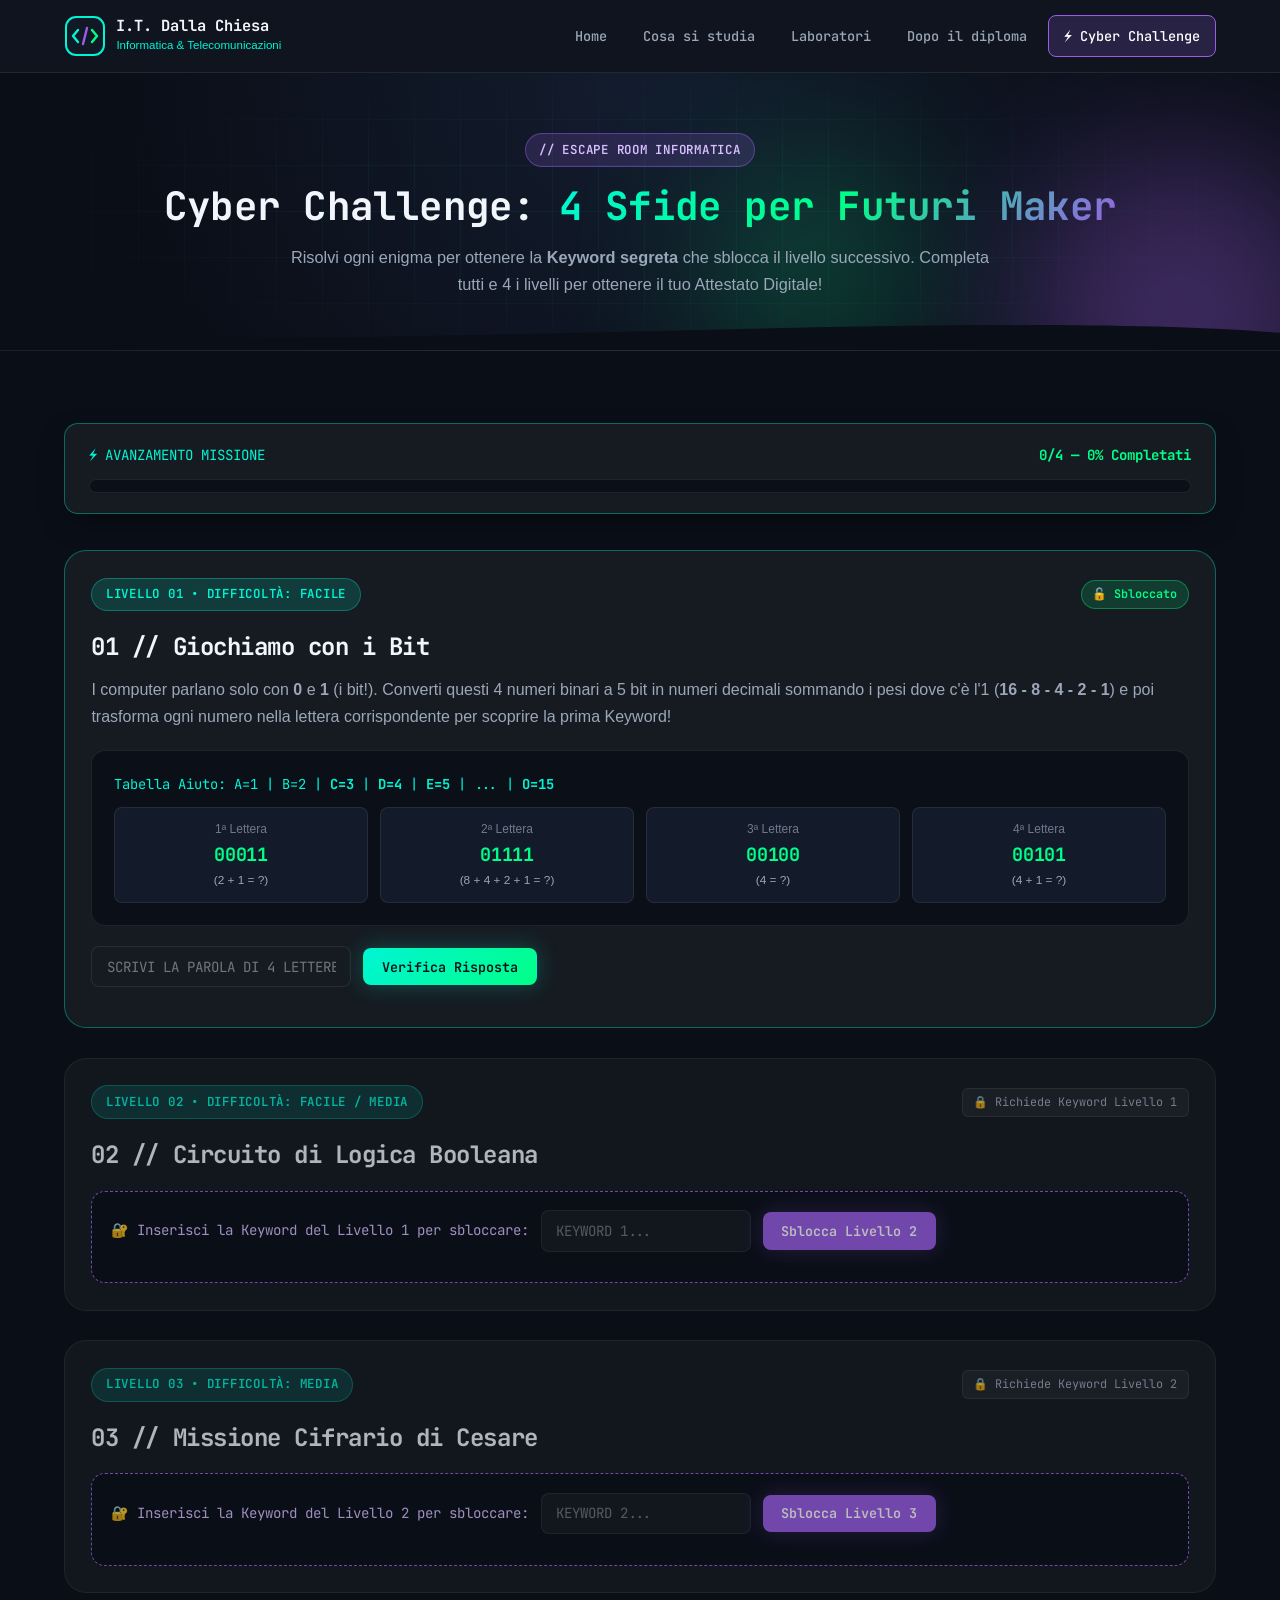
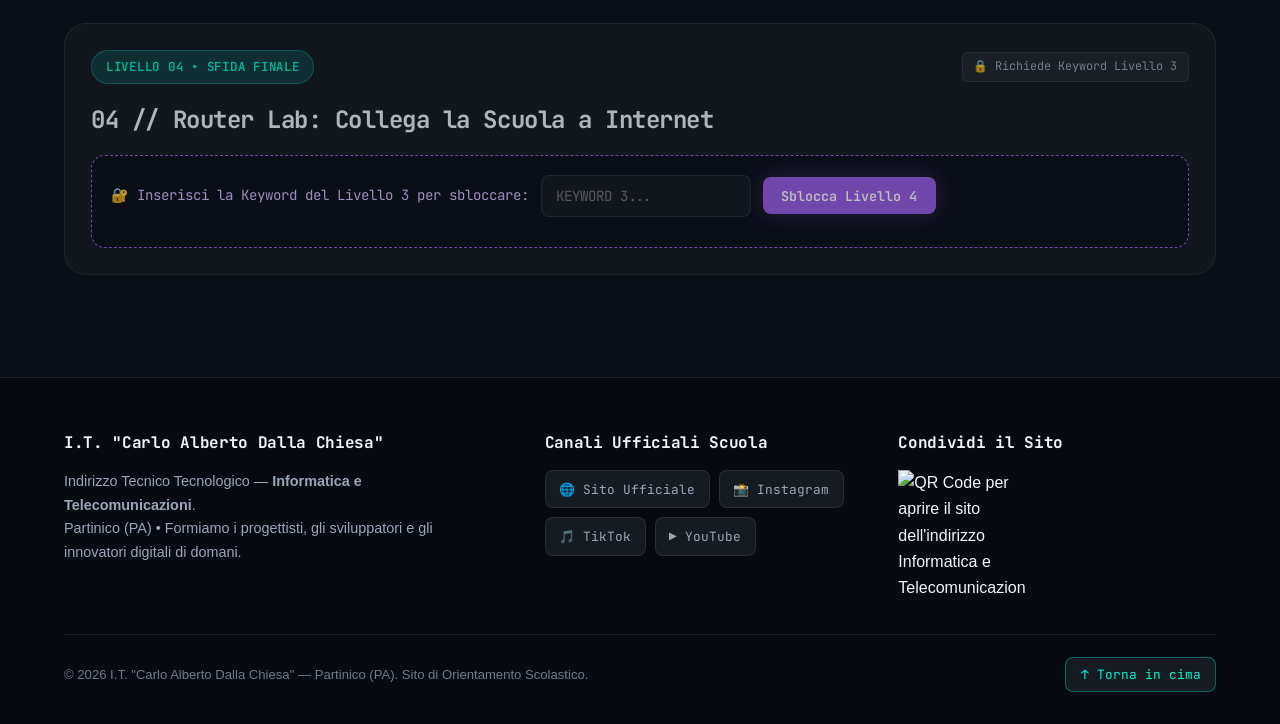
==== commit 163a1e74: "Update challenge.html" ====
--- a/challenge.html
+++ b/challenge.html
@@ -301,10 +301,11 @@
     </section>
   </main>
 
-  <!-- FOOTER CONDIVISO CON QR CODE -->
+  <!-- FOOTER CONDIVISO A 3 COLONNE -->
   <footer class="site-footer">
     <div class="container">
-      <div class="footer-grid footer-grid-qr">
+      <div class="footer-grid">
+        <!-- Colonna 1 (Sinistra): Info Istituto -->
         <div>
           <h3 class="footer-title">I.T. "Carlo Alberto Dalla Chiesa"</h3>
           <p class="footer-desc">
@@ -313,17 +314,7 @@
           </p>
         </div>
 
-        <div>
-          <h4 class="footer-title">Esplora il Sito</h4>
-          <ul class="footer-links">
-            <li><a href="index.html">Homepage</a></li>
-            <li><a href="cosa-si-studia.html">Quadro Orario e Materie</a></li>
-            <li><a href="laboratori.html">Laboratori e Progetti</a></li>
-            <li><a href="dopo-il-diploma.html">Università e Lavoro</a></li>
-            <li><a href="challenge.html">Cyber Challenge (3 Livelli)</a></li>
-          </ul>
-        </div>
-
+        <!-- Colonna 2 (Centro): Canali Ufficiali Scuola -->
         <div>
           <h4 class="footer-title">Canali Ufficiali Scuola</h4>
           <div class="social-links">
@@ -334,17 +325,17 @@
           </div>
         </div>
 
+        <!-- Colonna 3 (Destra): QR Code centrato con solo titolo "Condividi il Sito" -->
         <div class="footer-qr-box">
           <h4 class="footer-title">Condividi il Sito</h4>
           <a href="https://federicoconcone-itcadc.github.io/itdcinformatica/index.html" target="_blank" rel="noopener noreferrer" class="qr-card" aria-label="Apri il sito tramite QR Code">
             <img
               src="https://api.qrserver.com/v1/create-qr-code/?size=160x160&margin=6&data=https%3A%2F%2Ffedericoconcone-itcadc.github.io%2Fitdcinformatica%2Findex.html"
               alt="QR Code per aprire il sito dell'indirizzo Informatica e Telecomunicazioni IT Dalla Chiesa"
-              width="132"
-              height="132"
+              width="128"
+              height="128"
               loading="lazy"
             >
-            <span>Scansiona per aprire sul telefono</span>
           </a>
         </div>
       </div>
